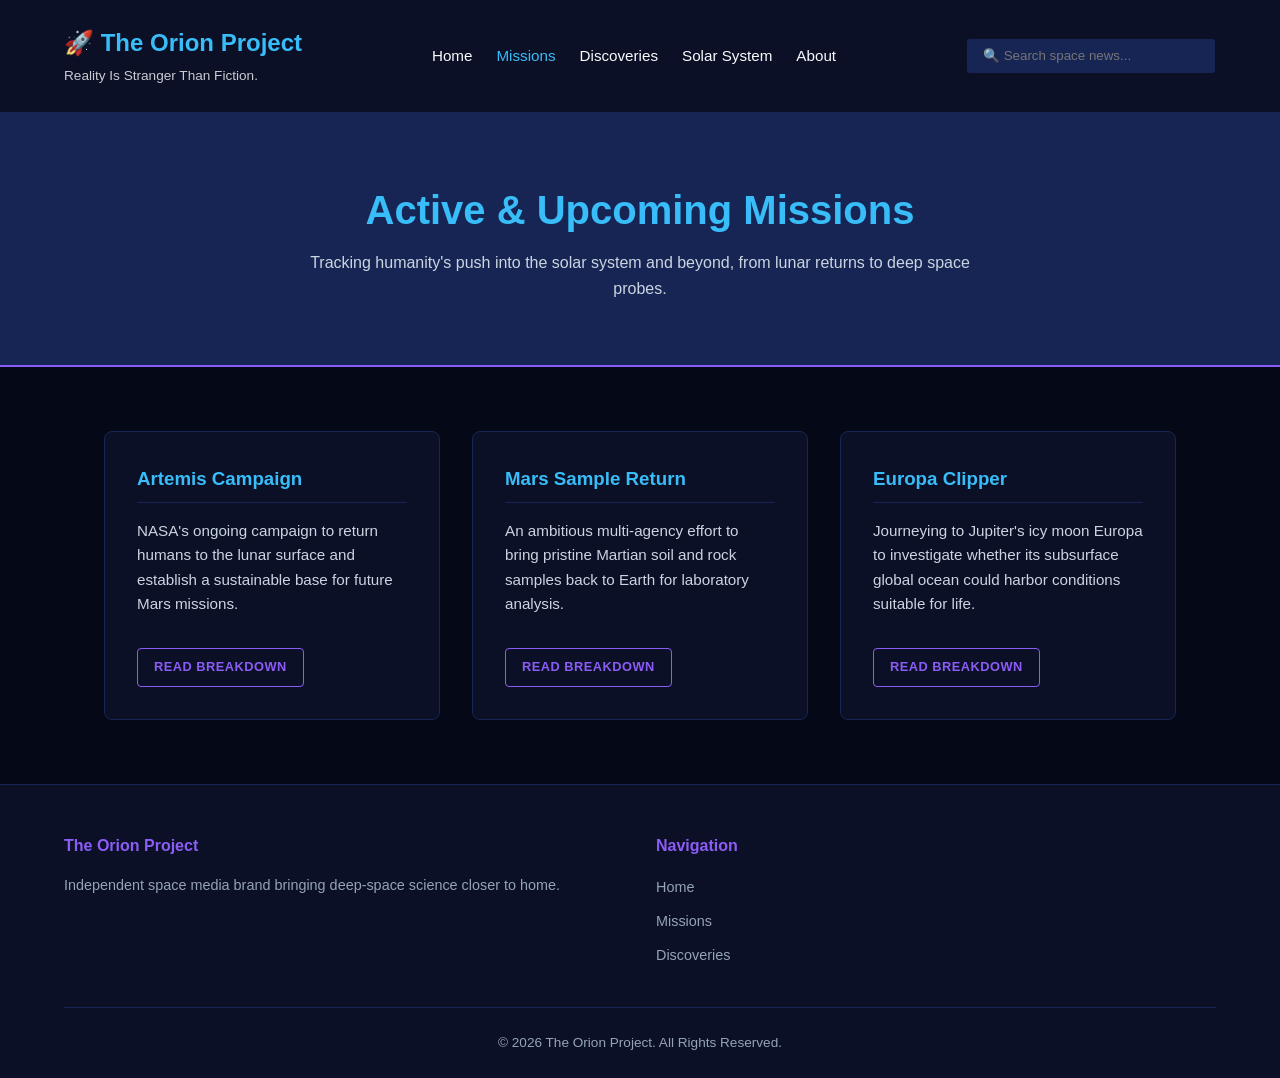
==== missions.html @ 251c1317 "Add files via upload" ====
<!DOCTYPE html>
<html lang="en">
<head>
    <meta charset="UTF-8">
    <meta name="viewport" content="width=device-width, initial-scale=1.0">
    <title>Missions | The Orion Project</title>
    <link rel="stylesheet" href="index.css">
</head>
<body>

<header class="main-header">
    <div class="logo-container">
        <a href="index.html">
            <h1 class="logo">🚀 The Orion Project</h1>
            <span class="tagline">Reality Is Stranger Than Fiction.</span>
        </a>
    </div>
    <nav class="main-nav">
        <ul>
            <li><a href="index.html">Home</a></li>
            <li><a href="missions.html" class="active">Missions</a></li>
            <li><a href="discoveries.html">Discoveries</a></li>
            <li><a href="solar-system.html">Solar System</a></li>
            <li><a href="about.html">About</a></li>
        </ul>
    </nav>
    <div class="search-bar">
        <input type="text" placeholder="🔍 Search space news...">
    </div>
</header>

<main>
    <section class="page-header">
        <h2>Active & Upcoming Missions</h2>
        <p>Tracking humanity's push into the solar system and beyond, from lunar returns to deep space probes.</p>
    </section>

    <section class="content-section">
        <div class="content-grid">
            <div class="content-card">
                <h3>Artemis Campaign</h3>
                <p>NASA's ongoing campaign to return humans to the lunar surface and establish a sustainable base for future Mars missions.</p>
                <a href="#" class="btn btn-secondary btn-small">Read Breakdown</a>
            </div>
            <div class="content-card">
                <h3>Mars Sample Return</h3>
                <p>An ambitious multi-agency effort to bring pristine Martian soil and rock samples back to Earth for laboratory analysis.</p>
                <a href="#" class="btn btn-secondary btn-small">Read Breakdown</a>
            </div>
            <div class="content-card">
                <h3>Europa Clipper</h3>
                <p>Journeying to Jupiter's icy moon Europa to investigate whether its subsurface global ocean could harbor conditions suitable for life.</p>
                <a href="#" class="btn btn-secondary btn-small">Read Breakdown</a>
            </div>
        </div>
    </section>
</main>

<footer class="main-footer">
    <div class="footer-grid">
        <div class="footer-col">
            <h4>The Orion Project</h4>
            <p style="color: #94A3B8; font-size: 0.9rem;">Independent space media brand bringing deep-space science closer to home.</p>
        </div>
        <div class="footer-col">
            <h4>Navigation</h4>
            <ul>
                <li><a href="index.html">Home</a></li>
                <li><a href="missions.html">Missions</a></li>
                <li><a href="discoveries.html">Discoveries</a></li>
            </ul>
        </div>
    </div>
    <div class="footer-bottom">
        <p>&copy; 2026 The Orion Project. All Rights Reserved.</p>
    </div>
</footer>

<script src="script.js"></script>
</body>
</html>
---- index.css ----
:root {
    --primary: #0B1026;
    --secondary: #172554;
    --accent: #38BDF8;
    --highlight: #8B5CF6;
    --text-light: #F8FAFC;
    --bg-dark: #050816;
}

* {
    margin: 0;
    padding: 0;
    box-sizing: border-box;
}

body {
    font-family: 'Segoe UI', Roboto, Helvetica, Arial, sans-serif;
    background-color: var(--bg-dark);
    color: var(--text-light);
    line-height: 1.6;
}

a {
    text-decoration: none;
    color: var(--text-light);
    transition: all 0.3s ease;
}

.main-header {
    background-color: var(--primary);
    padding: 1.5rem 5%;
    display: flex;
    justify-content: space-between;
    align-items: center;
    border-bottom: 2px solid var(--secondary);
    flex-wrap: wrap;
    gap: 1.5rem;
}

.logo-container .logo {
    font-size: 1.5rem;
    font-weight: 700;
    color: var(--accent);
}

.logo-container .tagline {
    font-size: 0.85rem;
    color: var(--text-light);
    opacity: 0.8;
}

.main-nav ul {
    list-style: none;
    display: flex;
    gap: 1.5rem;
}

.main-nav a {
    font-weight: 500;
    font-size: 0.95rem;
}

.main-nav a:hover, .main-nav a.active {
    color: var(--accent);
}

.search-bar input {
    background-color: var(--secondary);
    border: 1px solid var(--primary);
    color: var(--text-light);
    padding: 0.6rem 1rem;
    border-radius: 4px;
    width: 250px;
}

.search-bar input:focus {
    outline: none;
    border-color: var(--accent);
}

.hero {
    text-align: center;
    padding: 5rem 5% 3rem;
}

.hero h2 {
    font-size: 3rem;
    margin-bottom: 1rem;
    letter-spacing: -0.5px;
}

.hero p {
    font-size: 1.2rem;
    color: #CBD5E1;
    max-width: 600px;
    margin: 0 auto;
}

.hero-image-container {
    max-width: 800px;
    margin: 2rem auto 0;
    padding: 0 5%;
}

.hero-banner-img {
    width: 100%;
    height: auto;
    border-radius: 8px;
    border: 1px solid var(--secondary);
    box-shadow: 0 10px 30px rgba(0, 0, 0, 0.5);
}

.featured-mission {
    padding: 2rem 5%;
}

.mission-card {
    background-color: var(--secondary);
    border-left: 4px solid var(--highlight);
    padding: 3rem;
    border-radius: 8px;
    max-width: 900px;
    margin: 0 auto;
    box-shadow: 0 10px 30px rgba(0, 0, 0, 0.5);
}

.mission-card h3 {
    font-size: 1.8rem;
    margin-top: 1rem;
    margin-bottom: 0.5rem;
}

.mission-card p {
    margin-bottom: 2rem;
    color: #CBD5E1;
}

.badge {
    font-size: 0.75rem;
    font-weight: bold;
    text-transform: uppercase;
    padding: 0.3rem 0.6rem;
    border-radius: 4px;
    letter-spacing: 1px;
}

.highlight-badge { background-color: rgba(139, 92, 246, 0.2); color: var(--highlight); }
.accent-badge { background-color: rgba(56, 189, 248, 0.2); color: var(--accent); }

.btn {
    display: inline-block;
    padding: 0.8rem 1.5rem;
    border-radius: 4px;
    font-weight: 600;
    text-transform: uppercase;
    letter-spacing: 0.5px;
    font-size: 0.9rem;
    cursor: pointer;
    border: none;
}

.btn-primary { background-color: var(--accent); color: var(--primary); }
.btn-primary:hover { background-color: var(--highlight); color: var(--text-light); }

.btn-secondary { background-color: transparent; border: 1px solid var(--highlight); color: var(--highlight); }
.btn-secondary:hover { background-color: var(--highlight); color: var(--text-light); }

.btn-small { padding: 0.5rem 1rem; font-size: 0.8rem; margin-top: 1rem; }

.featured-sections {
    padding: 4rem 5%;
}

.grid-container {
    display: grid;
    grid-template-columns: repeat(auto-fit, minmax(220px, 1fr));
    gap: 2rem;
    max-width: 1200px;
    margin: 0 auto;
}

.grid-card {
    background-color: var(--primary);
    border: 1px solid var(--secondary);
    padding: 2.5rem 1.5rem;
    text-align: center;
    border-radius: 8px;
    transition: transform 0.3s ease, border-color 0.3s ease;
}

.grid-card:hover { transform: translateY(-5px); border-color: var(--accent); }
.grid-card .icon { font-size: 2.5rem; margin-bottom: 1rem; }
.grid-card h4 { font-size: 1.1rem; font-weight: 500; }

.announcement {
    padding: 4rem 5%;
    background-color: var(--primary);
    border-top: 1px solid var(--secondary);
    text-align: center;
}

.announcement h3 {
    font-size: 2rem;
    margin: 1rem 0 2rem;
}

.page-header {
    background-color: var(--secondary);
    padding: 4rem 5%;
    text-align: center;
    border-bottom: 2px solid var(--highlight);
}

.page-header h2 { font-size: 2.5rem; color: var(--accent); margin-bottom: 0.5rem; }
.page-header p { color: #CBD5E1; max-width: 700px; margin: 0 auto; }

.content-section {
    padding: 4rem 5%;
    max-width: 1200px;
    margin: 0 auto;
}

.content-grid {
    display: grid;
    grid-template-columns: repeat(auto-fit, minmax(300px, 1fr));
    gap: 2rem;
}

.content-card {
    background-color: var(--primary);
    border: 1px solid var(--secondary);
    padding: 2rem;
    border-radius: 8px;
}

.content-card h3 { color: var(--accent); margin-bottom: 1rem; border-bottom: 1px solid var(--secondary); padding-bottom: 0.5rem;}
.content-card p { color: #CBD5E1; margin-bottom: 1rem; font-size: 0.95rem; }

.expanded-content {
    display: none;
    margin-top: 1rem;
    padding-top: 1rem;
    border-top: 1px dashed var(--secondary);
    color: #94A3B8;
    font-size: 0.9rem;
}

.expanded-content.show { display: block; }

.text-block {
    background-color: var(--secondary);
    padding: 3rem;
    border-radius: 8px;
    margin-bottom: 2rem;
}

.text-block h3 { color: var(--accent); margin-bottom: 1rem; }
.text-block p { color: #CBD5E1; margin-bottom: 1rem; }

.main-footer {
    background-color: var(--primary);
    border-top: 1px solid var(--secondary);
    padding: 3rem 5% 1.5rem;
}

.footer-grid {
    display: grid;
    grid-template-columns: repeat(auto-fit, minmax(200px, 1fr));
    gap: 2rem;
    max-width: 1200px;
    margin: 0 auto 2rem;
}

.footer-col h4 { color: var(--highlight); margin-bottom: 1rem; }
.footer-col ul { list-style: none; }
.footer-col ul li { margin-bottom: 0.5rem; }
.footer-col ul li a { color: #94A3B8; font-size: 0.9rem; }
.footer-col ul li a:hover { color: var(--accent); }

.footer-bottom {
    text-align: center;
    padding-top: 1.5rem;
    border-top: 1px solid var(--secondary);
    color: #94A3B8;
    font-size: 0.85rem;
}

.logo-container a {
    text-decoration: none;
}

.logo-container a:hover .logo {
    opacity: 0.85;
}
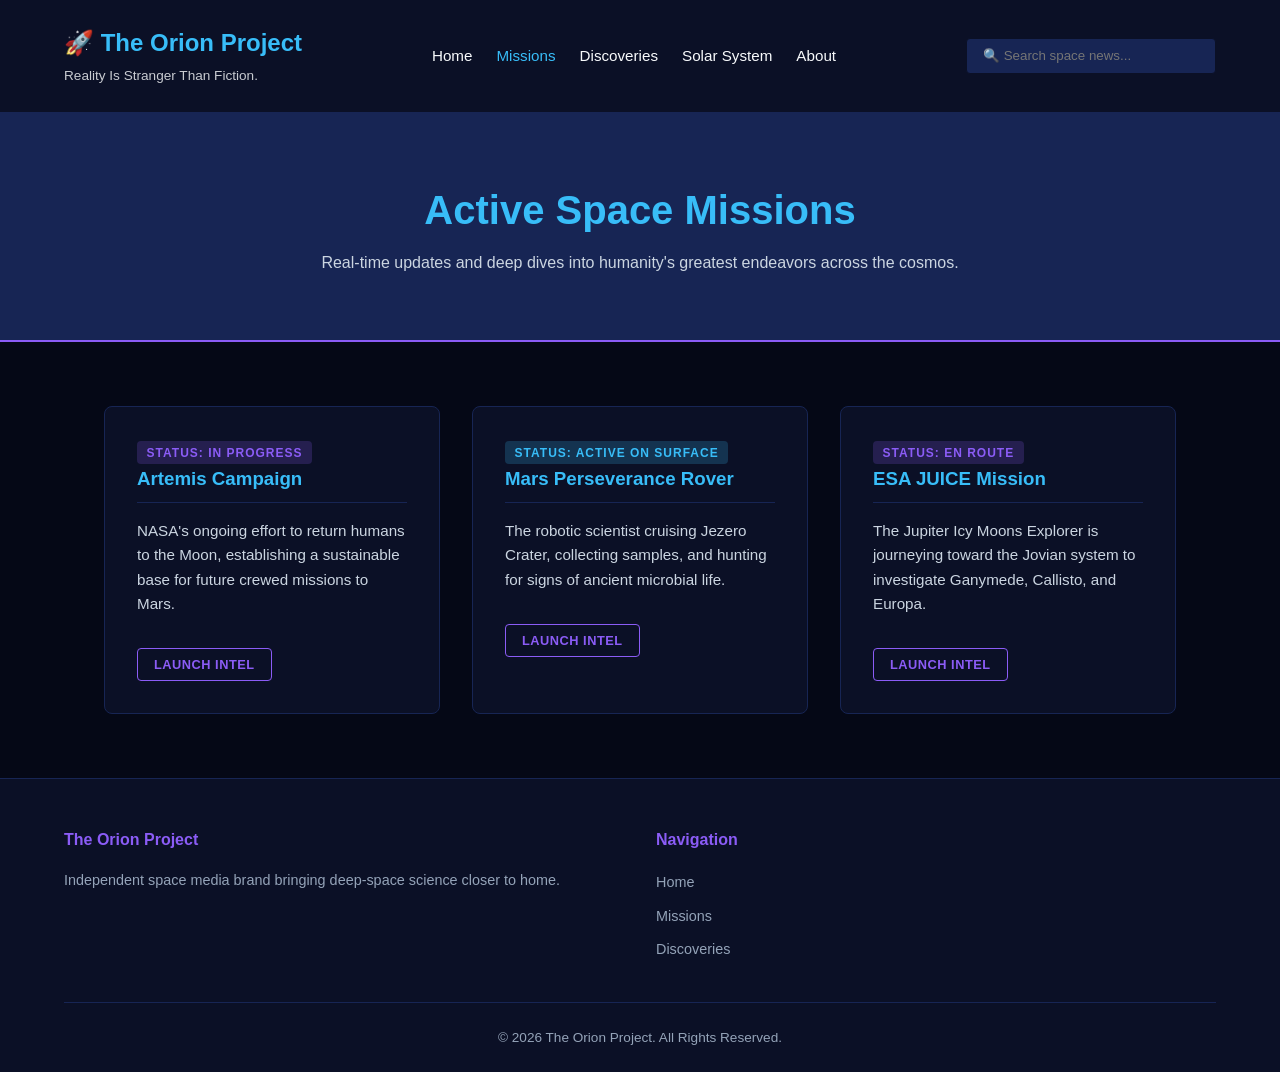
==== commit 548ad58c: "Revise missions.html with updated content and layout Updated mission details and statuses, including" ====
--- a/missions.html
+++ b/missions.html
@@ -1,81 +1,101 @@
 <!DOCTYPE html>
 <html lang="en">
 <head>
-    <meta charset="UTF-8">
-    <meta name="viewport" content="width=device-width, initial-scale=1.0">
-    <title>Missions | The Orion Project</title>
-    <link rel="stylesheet" href="index.css">
+  <meta charset="UTF-8">
+  <meta name="viewport" content="width=device-width, initial-scale=1.0">
+  <title>Missions | The Orion Project</title>
+  <link rel="stylesheet" href="index.css">
 </head>
 <body>
 
-<header class="main-header">
+  <header class="main-header">
     <div class="logo-container">
-        <a href="index.html">
-            <h1 class="logo">🚀 The Orion Project</h1>
-            <span class="tagline">Reality Is Stranger Than Fiction.</span>
-        </a>
+      <a href="index.html">
+        <h1 class="logo">🚀 The Orion Project</h1>
+        <span class="tagline">Reality Is Stranger Than Fiction.</span>
+      </a>
     </div>
     <nav class="main-nav">
-        <ul>
-            <li><a href="index.html">Home</a></li>
-            <li><a href="missions.html" class="active">Missions</a></li>
-            <li><a href="discoveries.html">Discoveries</a></li>
-            <li><a href="solar-system.html">Solar System</a></li>
-            <li><a href="about.html">About</a></li>
-        </ul>
+      <ul>
+        <li><a href="index.html">Home</a></li>
+        <li><a href="missions.html" class="active">Missions</a></li>
+        <li><a href="discoveries.html">Discoveries</a></li>
+        <li><a href="solar-system.html">Solar System</a></li>
+        <li><a href="about.html">About</a></li>
+      </ul>
     </nav>
     <div class="search-bar">
-        <input type="text" placeholder="🔍 Search space news...">
+      <input type="text" placeholder="🔍 Search space news...">
     </div>
-</header>
+  </header>
 
-<main>
+  <main>
     <section class="page-header">
-        <h2>Active & Upcoming Missions</h2>
-        <p>Tracking humanity's push into the solar system and beyond, from lunar returns to deep space probes.</p>
+      <h2>Active Space Missions</h2>
+      <p>Real-time updates and deep dives into humanity's greatest endeavors across the cosmos.</p>
     </section>
 
     <section class="content-section">
-        <div class="content-grid">
-            <div class="content-card">
-                <h3>Artemis Campaign</h3>
-                <p>NASA's ongoing campaign to return humans to the lunar surface and establish a sustainable base for future Mars missions.</p>
-                <a href="#" class="btn btn-secondary btn-small">Read Breakdown</a>
-            </div>
-            <div class="content-card">
-                <h3>Mars Sample Return</h3>
-                <p>An ambitious multi-agency effort to bring pristine Martian soil and rock samples back to Earth for laboratory analysis.</p>
-                <a href="#" class="btn btn-secondary btn-small">Read Breakdown</a>
-            </div>
-            <div class="content-card">
-                <h3>Europa Clipper</h3>
-                <p>Journeying to Jupiter's icy moon Europa to investigate whether its subsurface global ocean could harbor conditions suitable for life.</p>
-                <a href="#" class="btn btn-secondary btn-small">Read Breakdown</a>
-            </div>
+      <div class="content-grid">
+        <div class="content-card">
+          <span class="badge highlight-badge">Status: In Progress</span>
+          <h3>Artemis Campaign</h3>
+          <p>NASA's ongoing effort to return humans to the Moon, establishing a sustainable base for future crewed missions to Mars.</p>
+          <button class="btn btn-secondary btn-small" onclick="toggleContent(this)">Launch Intel</button>
+          <div class="expanded-content">
+            <strong>Target:</strong> Lunar South Pole Region<br>
+            <strong>Objective:</strong> Long-term habitat testing and ice resource extraction.<br>
+            <strong>Partner Agencies:</strong> NASA, ESA, JAXA, CSA
+          </div>
         </div>
+        
+        <div class="content-card">
+          <span class="badge accent-badge">Status: Active on Surface</span>
+          <h3>Mars Perseverance Rover</h3>
+          <p>The robotic scientist cruising Jezero Crater, collecting samples, and hunting for signs of ancient microbial life.</p>
+          <button class="btn btn-secondary btn-small" onclick="toggleContent(this)">Launch Intel</button>
+          <div class="expanded-content">
+            <strong>Location:</strong> Jezero Crater, Mars<br>
+            <strong>Key Tool:</strong> Sample caching system for a future Mars Sample Return mission.<br>
+            <strong>Milestone:</strong> Successfully tested atmospheric oxygen production via MOXIE.
+          </div>
+        </div>
+
+        <div class="content-card">
+          <span class="badge highlight-badge">Status: En Route</span>
+          <h3>ESA JUICE Mission</h3>
+          <p>The Jupiter Icy Moons Explorer is journeying toward the Jovian system to investigate Ganymede, Callisto, and Europa.</p>
+          <button class="btn btn-secondary btn-small" onclick="toggleContent(this)">Launch Intel</button>
+          <div class="expanded-content">
+            <strong>Launch Date:</strong> April 2023<br>
+            <strong>Arrival Year:</strong> 2031<br>
+            <strong>Focus:</strong> Assessing whether Jupiter's subsurface oceans could harbor habitable environments.
+          </div>
+        </div>
+      </div>
     </section>
-</main>
+  </main>
 
-<footer class="main-footer">
+  <footer class="main-footer">
     <div class="footer-grid">
-        <div class="footer-col">
-            <h4>The Orion Project</h4>
-            <p style="color: #94A3B8; font-size: 0.9rem;">Independent space media brand bringing deep-space science closer to home.</p>
-        </div>
-        <div class="footer-col">
-            <h4>Navigation</h4>
-            <ul>
-                <li><a href="index.html">Home</a></li>
-                <li><a href="missions.html">Missions</a></li>
-                <li><a href="discoveries.html">Discoveries</a></li>
-            </ul>
-        </div>
+      <div class="footer-col">
+        <h4>The Orion Project</h4>
+        <p style="color: #94A3B8; font-size: 0.9rem;">Independent space media brand bringing deep-space science closer to home.</p>
+      </div>
+      <div class="footer-col">
+        <h4>Navigation</h4>
+        <ul>
+          <li><a href="index.html">Home</a></li>
+          <li><a href="missions.html">Missions</a></li>
+          <li><a href="discoveries.html">Discoveries</a></li>
+        </ul>
+      </div>
     </div>
     <div class="footer-bottom">
-        <p>&copy; 2026 The Orion Project. All Rights Reserved.</p>
+      <p>&copy; 2026 The Orion Project. All Rights Reserved.</p>
     </div>
-</footer>
+  </footer>
 
-<script src="script.js"></script>
+  <script src="script.js"></script>
 </body>
-</html>+</html>
